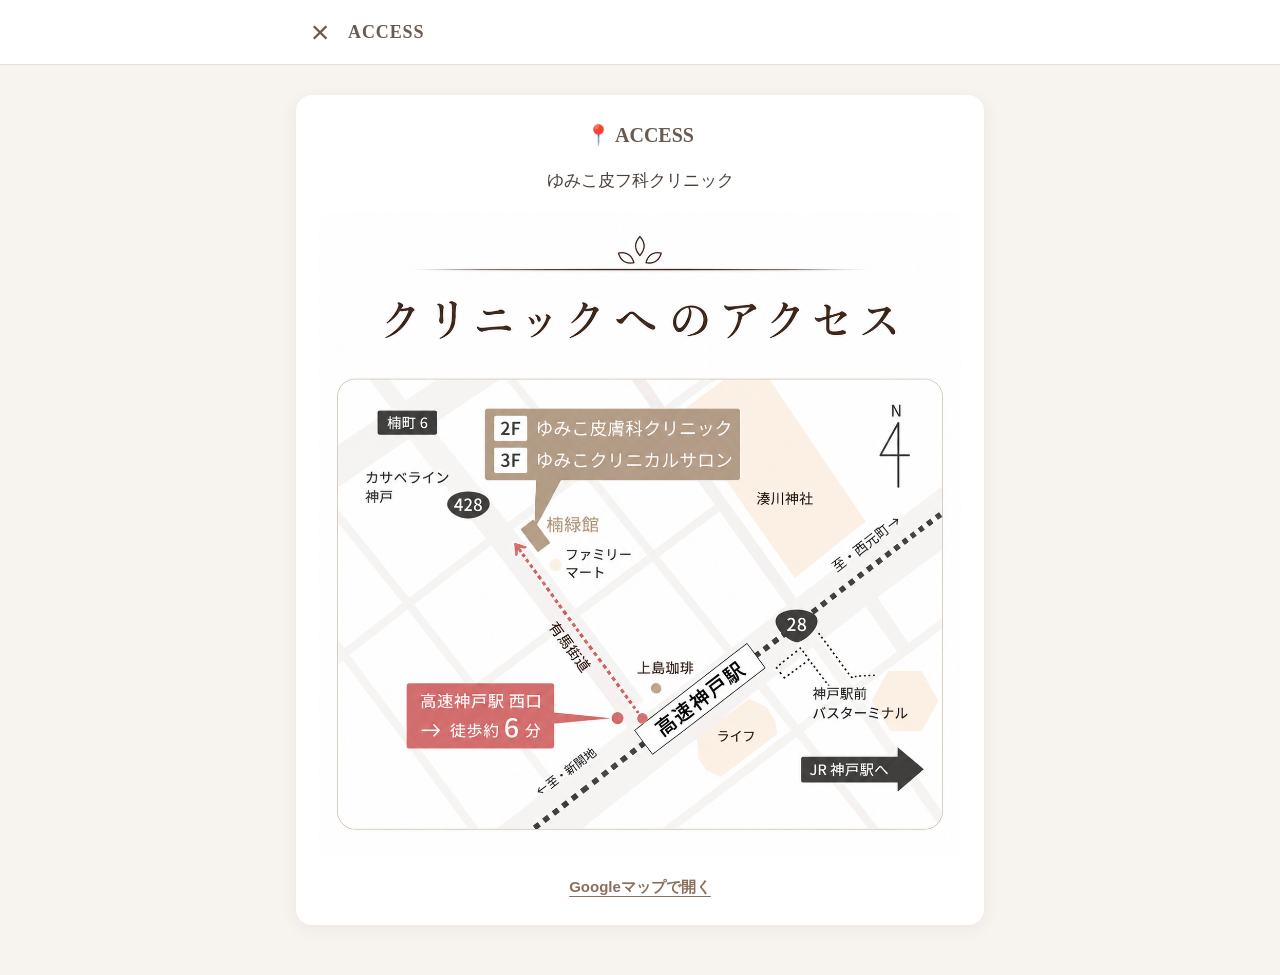
==== access.html @ ada79419 "cors test" ====
<!DOCTYPE html>
<html lang="ja">

<head>
    <meta charset="UTF-8">
    <meta name="viewport" content="width=device-width, initial-scale=1.0">

    <title>ACCESS | アートメイクまなみ</title>

    <link rel="stylesheet" href="access.css">
</head>

<body>

<header class="top-bar">
    <div class="top-bar-inner">
        <button
            class="close-button"
            id="closeButton"
            type="button"
            aria-label="閉じる"
        >
            ×
        </button>

        <h1>ACCESS</h1>
    </div>
</header>

<main class="container">

    <section class="card access-card">

        <h2>📍 ACCESS</h2>

        <p class="clinic-name">
            ゆみこ皮フ科クリニック
        </p>

        <img
            src="images/clinic-map.png"
            alt="ゆみこ皮フ科クリニックへのアクセスマップ"
            class="clinic-map"
        >

        <a
            href="https://maps.app.goo.gl/LXtC4BYEALuutCNBA"
            target="_blank"
            rel="noopener noreferrer"
            class="google-map-link"
        >
            Googleマップで開く
        </a>

    </section>

</main>

<script src="access.js"></script>

</body>
</html>
---- access.css ----
* {
    box-sizing: border-box;
}

body {
    margin: 0;
    background: #F7F3EF;
    color: #4A403A;
    font-family: "M PLUS Rounded 1c", sans-serif;
}

/* ================================
   ヘッダー
================================ */

.top-bar {
    width: 100%;
    background: #FFFFFF;
    border-bottom: 1px solid #E8DED6;
}

.top-bar-inner {
    max-width: 720px;
    margin: 0 auto;
    min-height: 64px;
    display: flex;
    align-items: center;
    padding: 0 20px;
    position: relative;
}

.close-button {
    width: 40px;
    height: 40px;
    border: none;
    background: transparent;
    color: #6B5A50;
    font-size: 32px;
    font-weight: 300;
    line-height: 1;
    padding: 0;
    margin-right: 8px;
    cursor: pointer;
}

.top-bar h1 {
    margin: 0;
    font-family: "Yu Mincho", "Hiragino Mincho ProN", serif;
    font-size: 18px;
    font-weight: 600;
    color: #6B5A50;
    letter-spacing: .05em;
}

/* ================================
   メイン
================================ */

.container {
    width: 100%;
    max-width: 720px;
    margin: 0 auto;
    padding: 30px 16px 50px;
}

.card {
    background: #FFFFFF;
    border-radius: 16px;
    padding: 28px 22px;
    box-shadow: 0 4px 18px rgba(70, 55, 45, .06);
}

.access-card {
    text-align: center;
}

.access-card h2 {
    margin: 0 0 22px;
    font-family: "Yu Mincho", "Hiragino Mincho ProN", serif;
    font-size: 20px;
    font-weight: 600;
    color: #6B5A50;
}

.clinic-name {
    margin: 0 0 20px;
    font-size: 17px;
    color: #4A403A;
}

.clinic-map {
    display: block;
    width: 100%;
    height: auto;
    border-radius: 12px;
    margin: 0 auto 22px;
}

.google-map-link {
    display: inline-block;
    color: #8A6F5C;
    font-size: 15px;
    font-weight: 600;
    text-decoration: underline;
    text-underline-offset: 4px;
}

.google-map-link:hover {
    opacity: .7;
}

/* ================================
   スマホ
================================ */

@media (max-width: 600px) {

    .top-bar-inner {
        min-height: 58px;
        padding: 0 16px;
    }

    .top-bar h1 {
        font-size: 17px;
    }

    .container {
        padding: 22px 14px 40px;
    }

    .card {
        padding: 24px 18px;
    }
}
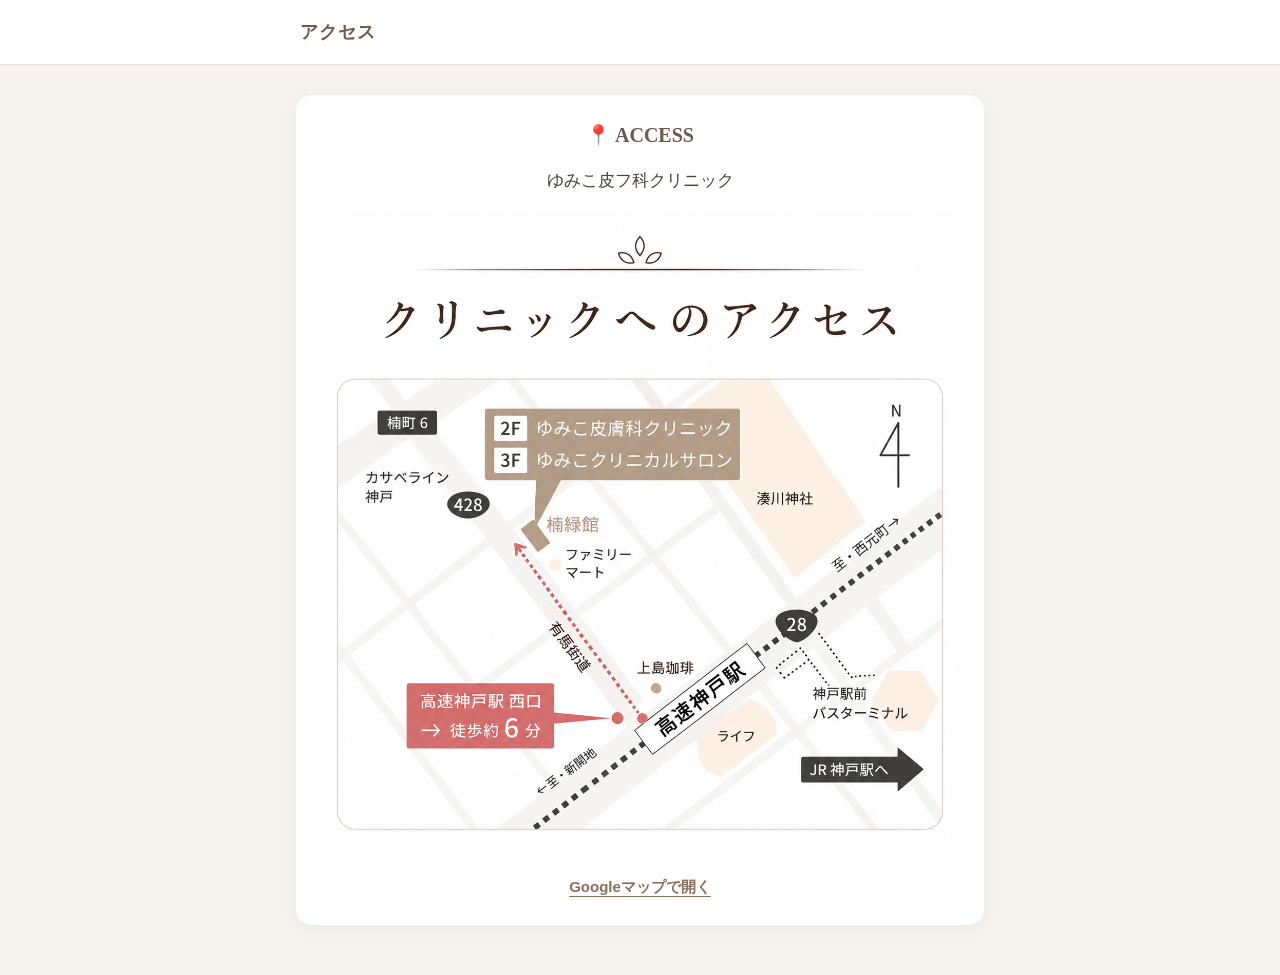
==== commit 7b83f579: "cors test" ====
--- a/access.html
+++ b/access.html
@@ -14,16 +14,7 @@
 
 <header class="top-bar">
     <div class="top-bar-inner">
-        <button
-            class="close-button"
-            id="closeButton"
-            type="button"
-            aria-label="閉じる"
-        >
-            ×
-        </button>
-
-        <h1>ACCESS</h1>
+        <h1>アクセス</h1>
     </div>
 </header>
 
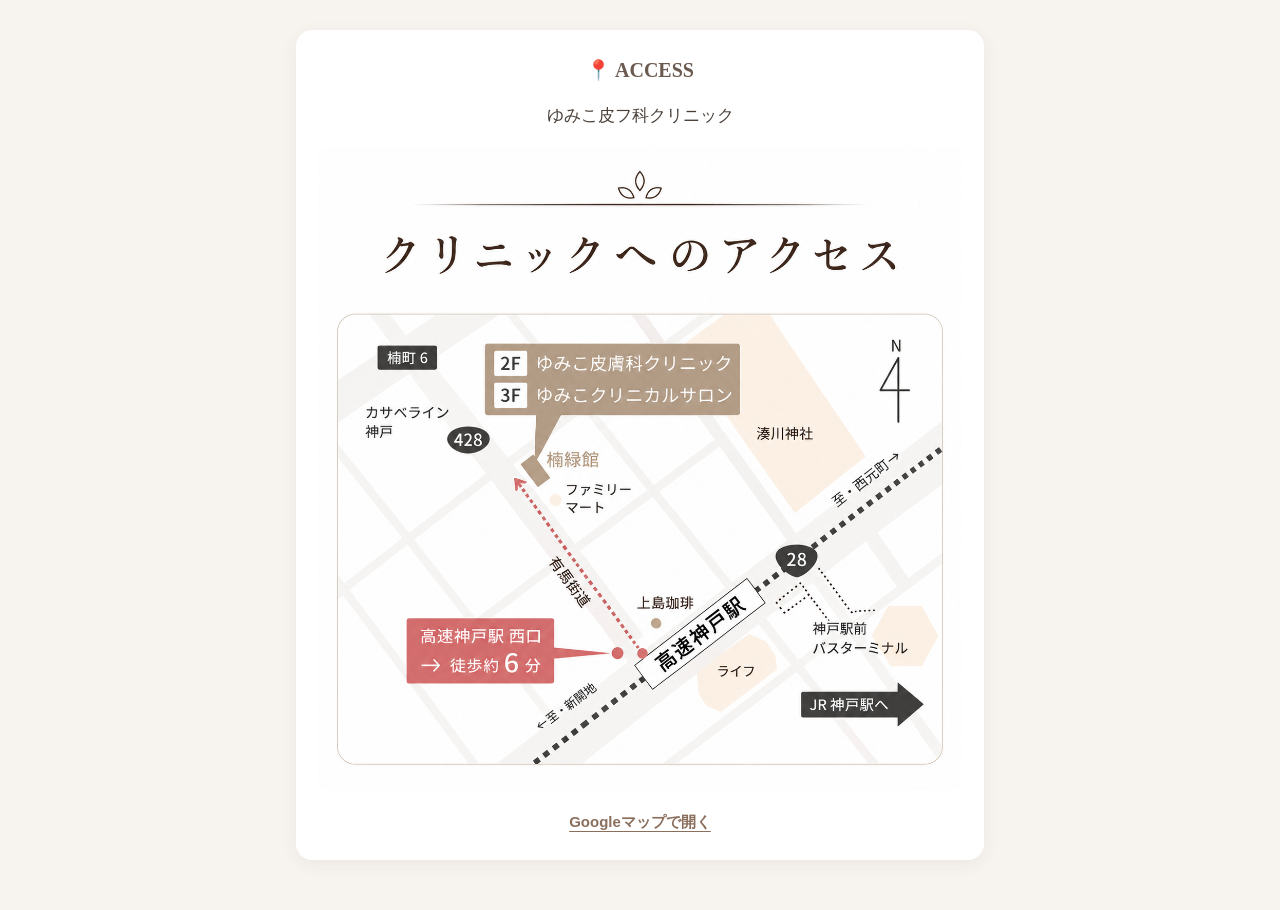
==== commit 6d2782f8: "cors test" ====
--- a/access.html
+++ b/access.html
@@ -12,11 +12,6 @@
 
 <body>
 
-<header class="top-bar">
-    <div class="top-bar-inner">
-        <h1>アクセス</h1>
-    </div>
-</header>
 
 <main class="container">
 
